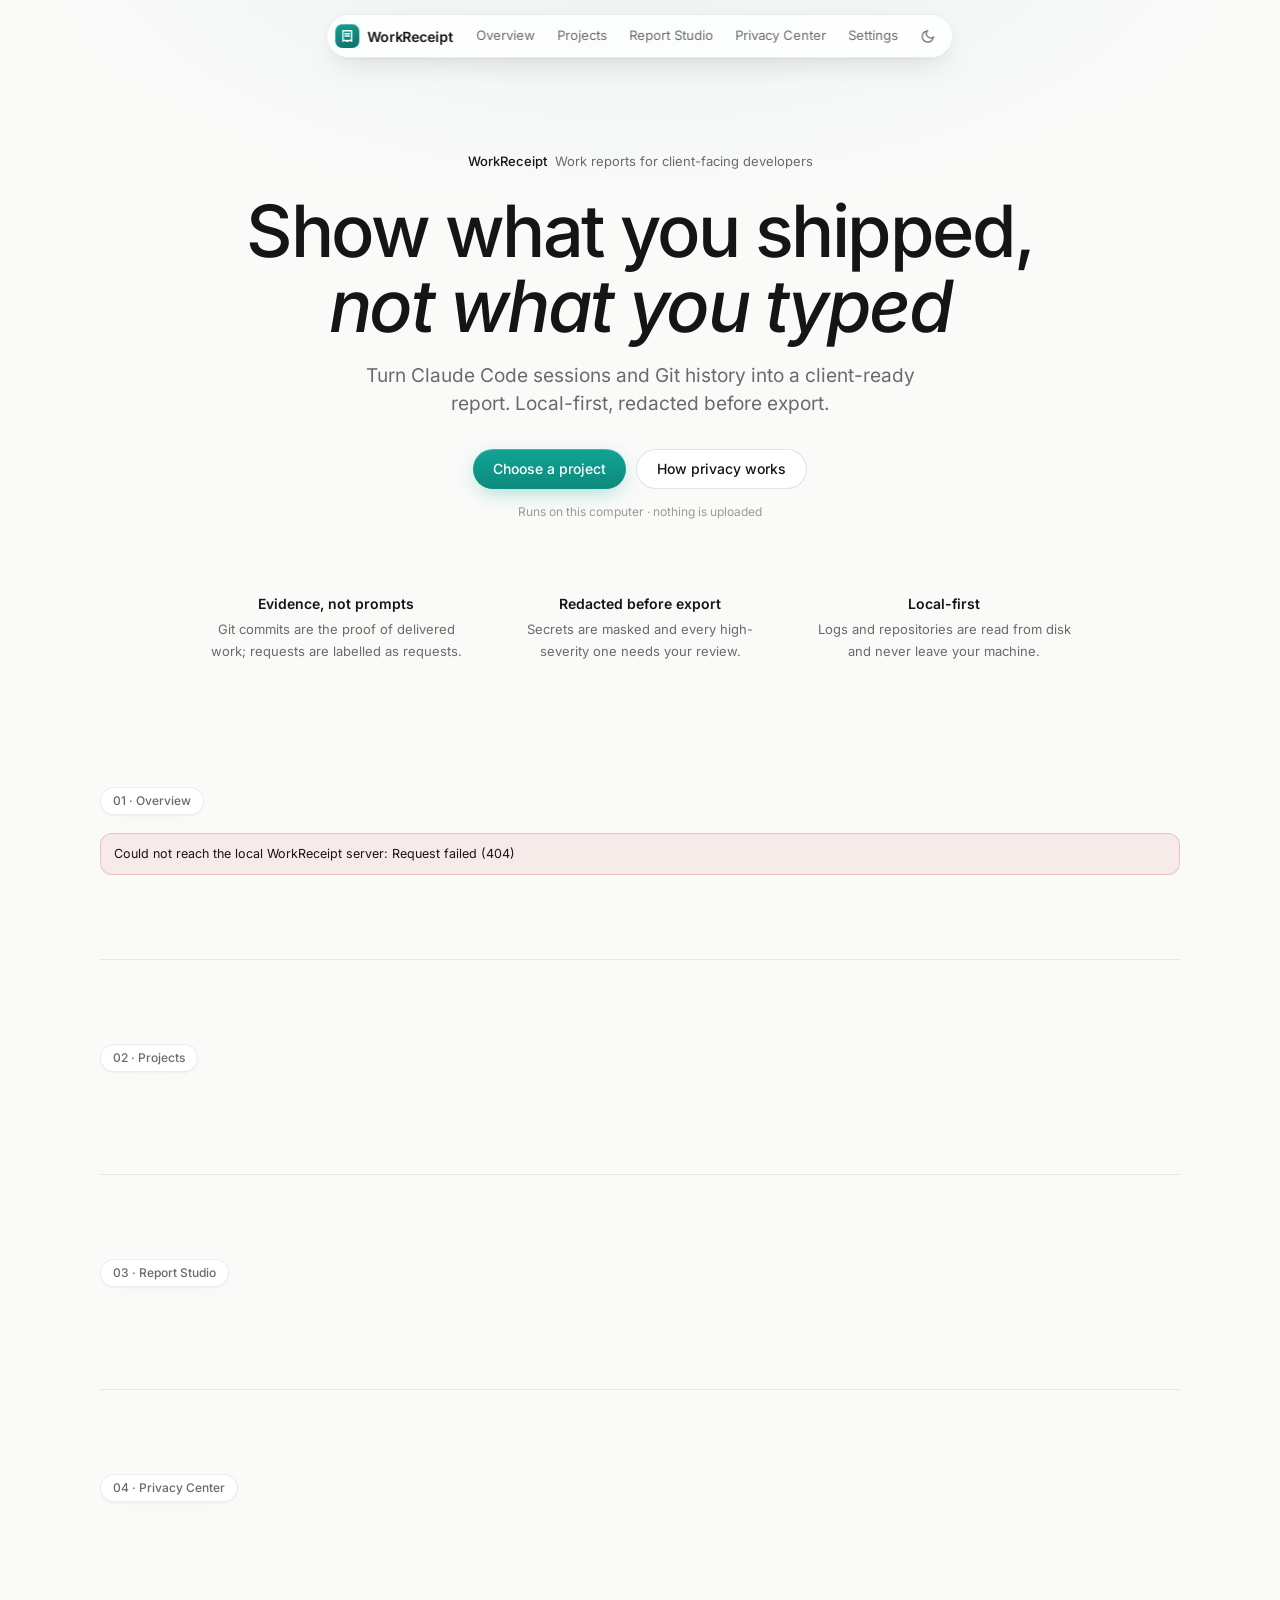
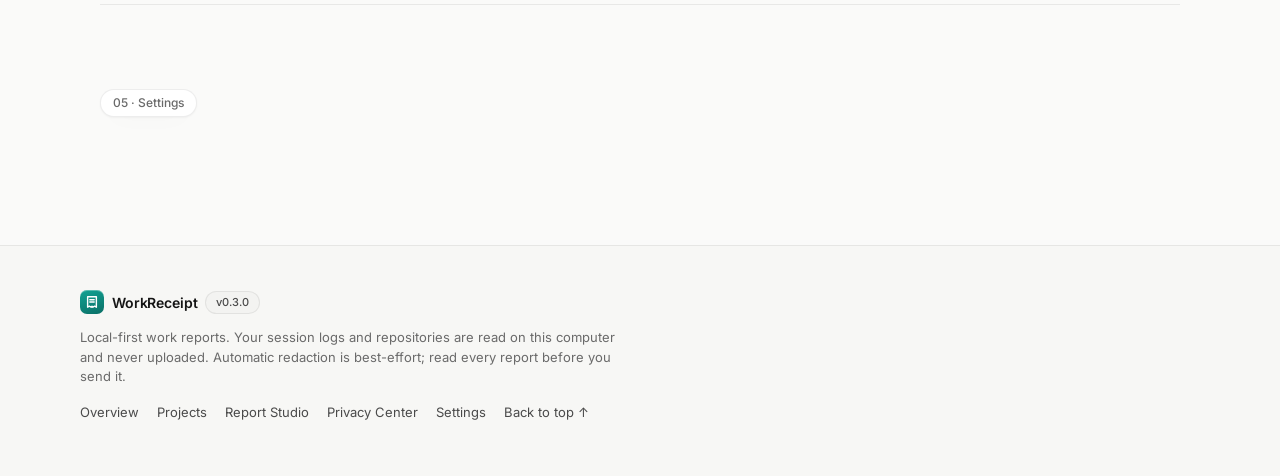
==== ui/index.html @ 9f2d49e6 "WorkReceipt v0.3.1: engine v0.2.4 + local one-page app, tests, docs Co-Authored-By: Claude Sonnet 5." ====
<!doctype html>
<html lang="en">
<head>
<meta charset="utf-8">
<meta name="viewport" content="width=device-width,initial-scale=1">
<meta name="wr-token" content="__TOKEN__">
<title>WorkReceipt — client-ready work reports</title>
<link rel="icon" href="data:image/svg+xml,%3Csvg xmlns='http://www.w3.org/2000/svg' viewBox='0 0 16 16'%3E%3Crect width='16' height='16' rx='4' fill='%230b8a7d'/%3E%3Cpath d='M4 3h8v10l-1.5-1L9 13l-1-1-1 1-1.5-1L4 13z' fill='%23fff'/%3E%3C/svg%3E">
<link rel="stylesheet" href="app.css">
</head>
<body>
<header class="nav" role="navigation" aria-label="Primary">
  <div class="brand"><div class="logo"><svg viewBox="0 0 16 16" fill="none" stroke="#fff" stroke-width="1.6" stroke-linecap="round" stroke-linejoin="round"><path d="M3 2h10v12l-2-1.2L9 14l-1-1.2L7 14l-2-1.2L3 14z"/><path d="M5.5 5.5h5M5.5 8h5"/></svg></div><span>WorkReceipt</span></div>
  <nav class="tabs" id="tabs"></nav>
  <button class="icon-btn" id="theme" aria-label="Toggle theme" title="Toggle theme">
    <svg width="15" height="15" viewBox="0 0 24 24" fill="none" stroke="currentColor" stroke-width="2" stroke-linecap="round"><path d="M21 12.8A9 9 0 1 1 11.2 3a7 7 0 0 0 9.8 9.8z"/></svg>
  </button>
</header>
<main>
  <section class="hero" id="top">
    <div class="eyebrow"><b>WorkReceipt</b> <span>Work reports for client-facing developers</span></div>
    <h1>Show what you shipped,<br><em>not what you typed</em></h1>
    <p>Turn Claude Code sessions and Git history into a client-ready report. Local-first, redacted before export.</p>
    <div class="cta"><button class="btn teal lg" data-go="projects">Choose a project</button><button class="btn lg" data-go="privacy">How privacy works</button></div>
    <div class="fine">Runs on this computer · nothing is uploaded</div>
    <div class="points">
      <div><b>Evidence, not prompts</b><span>Git commits are the proof of delivered work; requests are labelled as requests.</span></div>
      <div><b>Redacted before export</b><span>Secrets are masked and every high-severity one needs your review.</span></div>
      <div><b>Local-first</b><span>Logs and repositories are read from disk and never leave your machine.</span></div>
    </div>
  </section>
  <div class="page">
    <section class="band" id="overview" data-eyebrow="01 · Overview"><div class="body"></div></section>
    <section class="band" id="projects" data-eyebrow="02 · Projects"><div class="body"></div></section>
    <section class="band" id="studio" data-eyebrow="03 · Report Studio"><div class="body"></div></section>
    <section class="band" id="privacy" data-eyebrow="04 · Privacy Center"><div class="body"></div></section>
    <section class="band" id="settings" data-eyebrow="05 · Settings"><div class="body"></div></section>
  </div>
</main>
<footer class="foot-site"><div class="fin">
  <div class="brand"><div class="logo"><svg viewBox="0 0 16 16" fill="none" stroke="#fff" stroke-width="1.6" stroke-linecap="round" stroke-linejoin="round"><path d="M3 2h10v12l-2-1.2L9 14l-1-1.2L7 14l-2-1.2L3 14z"/><path d="M5.5 5.5h5M5.5 8h5"/></svg></div><span style="display:inline">WorkReceipt</span> <span class="chip" id="ver" style="display:inline">v0.3.0</span></div>
  <p>Local-first work reports. Your session logs and repositories are read on this computer and never uploaded. Automatic redaction is best-effort; read every report before you send it.</p>
  <div class="links"><button data-go="overview">Overview</button><button data-go="projects">Projects</button><button data-go="studio">Report Studio</button><button data-go="privacy">Privacy Center</button><button data-go="settings">Settings</button><button data-go="top">Back to top ↑</button></div>
</div></footer>
<button class="totop" id="totop" aria-label="Back to top" data-go="top"><svg width="16" height="16" viewBox="0 0 24 24" fill="none" stroke="currentColor" stroke-width="2" stroke-linecap="round" stroke-linejoin="round"><path d="M12 19V5M6 11l6-6 6 6"/></svg></button>
<div class="toast" id="toast" role="status"></div>
<script src="app.js"></script>
</body>
</html>
---- ui/app.css ----
/* WorkReceipt UI — design tokens measured from the reference site's rendered output (see DESIGN_SPEC.md) */
@font-face{font-family:"Inter Variable";src:url(fonts/inter-latin-wght-normal.woff2) format("woff2");font-weight:100 900;font-style:normal;font-display:swap}
@font-face{font-family:"Inter Variable";src:url(fonts/inter-latin-wght-italic.woff2) format("woff2");font-weight:100 900;font-style:italic;font-display:swap}
:root{
  --bg:#fafaf9;--surface:#fff;--sunken:#f3f3f1;--ink:#151515;--ink-2:#4a4a4a;--muted:#6a6a6a;--faint:#9a9a96;
  --line:rgba(0,0,0,.07);--line-2:rgba(0,0,0,.11);
  --teal:#0b8a7d;--teal-hi:#12a394;--teal-soft:rgba(18,163,148,.10);--orange:#f26a21;--orange-soft:rgba(242,106,33,.12);
  --green:#17915a;--red:#d6453d;--amber:#c98a0a;--blue:#2f6fd6;
  --r-pill:999px;--r-card:16px;--r-ctl:10px;
  --shadow-card:0 1px 2px rgba(0,0,0,.04),0 8px 24px -12px rgba(0,0,0,.08);
  --shadow-float:0 1px 2px rgba(0,0,0,.05),0 10px 30px -8px rgba(0,0,0,.14);
  --shadow-win:0 2px 4px rgba(0,0,0,.04),0 30px 80px -30px rgba(0,0,0,.28);
  --ease:cubic-bezier(.2,.7,.2,1);
  --font:"Inter Variable",-apple-system,"system-ui","SF Pro Display",system-ui,sans-serif;
  --mono:ui-monospace,"SF Mono",Menlo,Consolas,monospace;
}
:root[data-theme=dark]{
  --bg:#0e0f0f;--surface:#171818;--sunken:#1f2020;--ink:#f1f1ef;--ink-2:#c9c9c5;--muted:#9a9a95;--faint:#6d6d69;
  --line:rgba(255,255,255,.08);--line-2:rgba(255,255,255,.14);--teal-soft:rgba(18,163,148,.16);--orange-soft:rgba(242,106,33,.16);
  --shadow-card:0 1px 2px rgba(0,0,0,.4);--shadow-float:0 10px 30px -8px rgba(0,0,0,.6);--shadow-win:0 30px 80px -30px rgba(0,0,0,.8);
}
*{box-sizing:border-box}
html{-webkit-text-size-adjust:100%}
body{margin:0;background:var(--bg);color:var(--ink);font:400 15px/1.5 var(--font);-webkit-font-smoothing:antialiased;min-height:100vh;
  background-image:radial-gradient(900px 420px at 50% -80px,rgba(18,163,148,.07),transparent 70%);background-repeat:no-repeat}
button,input,select,textarea{font:inherit;color:inherit}
button{cursor:pointer}
h1,h2,h3,p{margin:0}
::selection{background:var(--teal-soft)}
:focus-visible{outline:2px solid var(--teal-hi);outline-offset:2px;border-radius:6px}

/* floating nav */
.nav{position:fixed;top:14px;left:50%;transform:translateX(-50%);z-index:50;display:flex;align-items:center;gap:4px;height:44px;padding:6px 10px 6px 8px;
  background:color-mix(in srgb,var(--surface) 82%,transparent);backdrop-filter:saturate(1.6) blur(14px);-webkit-backdrop-filter:saturate(1.6) blur(14px);
  border:1px solid var(--line);border-radius:var(--r-pill);box-shadow:var(--shadow-float);max-width:calc(100vw - 20px)}
.brand{display:flex;align-items:center;gap:8px;font-weight:600;font-size:14px;letter-spacing:-.01em;padding-right:10px;white-space:nowrap}
.logo{width:24px;height:24px;border-radius:7px;background:linear-gradient(160deg,#12a394,#0b6f66);display:grid;place-items:center;box-shadow:inset 0 1px 0 rgba(255,255,255,.3)}
.logo svg{width:14px;height:14px}
.tabs{display:flex;gap:2px;overflow-x:auto;scrollbar-width:none}
.tabs::-webkit-scrollbar{display:none}
.tab{position:relative;border:0;background:none;color:var(--muted);font-size:13px;padding:6px 10px;border-radius:var(--r-pill);transition:color .2s;white-space:nowrap}
.tab:hover{color:var(--ink)}
.tab[aria-current]{color:var(--ink);font-weight:500}
.tab[aria-current]::after{content:"";position:absolute;left:50%;bottom:0;width:3px;height:3px;border-radius:50%;background:var(--ink);transform:translateX(-50%)}
.tab .dot{display:inline-block;min-width:16px;height:16px;line-height:16px;border-radius:8px;background:var(--red);color:#fff;font-size:10px;font-weight:600;margin-left:5px;text-align:center;padding:0 4px}
.icon-btn{width:30px;height:30px;border-radius:50%;border:0;background:none;color:var(--muted);display:grid;place-items:center;transition:color .2s,background .2s}
.icon-btn:hover{color:var(--ink);background:var(--sunken)}

/* page: one continuous scroll */
html{scroll-behavior:smooth;scroll-padding-top:84px}
@media (prefers-reduced-motion:reduce){html{scroll-behavior:auto}}
body{overflow-x:hidden}
.hero{text-align:center;padding:150px 20px 40px;max-width:1120px;margin:0 auto}
.eyebrow{display:inline-flex;align-items:center;gap:8px;font-size:13px;color:var(--muted)}
.eyebrow b{color:var(--ink);font-weight:500}
.hero h1{font-size:clamp(40px,7vw,72px);line-height:1.05;font-weight:500;letter-spacing:-.035em;margin:20px 0 18px}
.hero h1 em{font-style:italic}
.hero>p{color:var(--muted);font-size:clamp(16px,2vw,19px);max-width:580px;margin:0 auto}
.cta{display:flex;gap:10px;justify-content:center;margin-top:30px;flex-wrap:wrap}
.fine{font-size:12px;color:var(--faint);margin-top:14px}
.points{display:grid;grid-template-columns:repeat(3,minmax(0,1fr));gap:12px;margin:72px auto 0;max-width:900px;text-align:center}
.points div{padding:0 14px}.points b{display:block;font-size:14px;font-weight:600;margin-bottom:4px}.points span{font-size:13px;color:var(--muted);line-height:1.5}
.page{max-width:1120px;margin:0 auto;padding:0 20px}
.band{padding:84px 0 0;position:relative}
.band::before{content:attr(data-eyebrow);display:inline-flex;align-items:center;gap:8px;font-size:12px;font-weight:500;color:var(--muted);background:var(--surface);border:1px solid var(--line);border-radius:var(--r-pill);padding:4px 12px;margin-bottom:18px;box-shadow:var(--shadow-card)}
.band+.band{border-top:1px solid var(--line);margin-top:84px}
.reveal .band{opacity:0;transform:translateY(16px);transition:opacity .6s var(--ease),transform .6s var(--ease)}
.reveal .band.in{opacity:1;transform:none}
.ph{display:flex;align-items:flex-end;gap:14px;margin-bottom:26px;flex-wrap:wrap}
.ph h2{font-size:clamp(30px,4.4vw,44px);font-weight:500;letter-spacing:-.035em;line-height:1.08;display:flex;align-items:center;gap:12px;flex-wrap:wrap}
.chip{font-size:11px;font-weight:500;color:var(--ink-2);background:var(--sunken);border:1px solid var(--line);border-radius:var(--r-pill);padding:2px 10px;letter-spacing:0}
.ph h2 .chip{font-size:12px;letter-spacing:0;vertical-align:middle}
.ph p{font-size:15px;color:var(--muted);margin-top:8px;max-width:620px}
.ph .act{margin-left:auto;display:flex;gap:8px;align-items:center;flex-wrap:wrap}
.foot-site{margin-top:110px;border-top:1px solid var(--line);background:color-mix(in srgb,var(--sunken) 50%,var(--bg));padding:44px 20px 52px}
.fin{max-width:1120px;margin:0 auto;display:grid;gap:14px}
.fin p{font-size:13px;color:var(--muted);max-width:560px}
.fin .brand span{display:inline}
.links{display:flex;gap:6px 18px;flex-wrap:wrap}.links button{border:0;background:none;font-size:13px;color:var(--ink-2);padding:2px 0}.links button:hover{color:var(--teal)}
.totop{position:fixed;right:20px;bottom:22px;width:40px;height:40px;border-radius:50%;border:1px solid var(--line-2);background:color-mix(in srgb,var(--surface) 88%,transparent);backdrop-filter:blur(10px);color:var(--ink);display:grid;place-items:center;box-shadow:var(--shadow-float);opacity:0;pointer-events:none;transform:translateY(8px);transition:opacity .25s,transform .25s;z-index:40}
.totop.on{opacity:1;pointer-events:auto;transform:none}.totop:hover{border-color:var(--ink-2)}
.toast{bottom:76px}

/* controls */
.btn{display:inline-flex;align-items:center;justify-content:center;gap:7px;height:34px;padding:0 15px;border-radius:var(--r-pill);border:1px solid var(--line-2);background:var(--surface);font-size:13px;font-weight:500;transition:background .2s,transform .2s,box-shadow .2s,border-color .2s;white-space:nowrap}
.btn:hover{border-color:var(--ink-2);transform:translateY(-1px)}
.btn:active{transform:none}
.btn.dark{background:var(--ink);color:var(--bg);border-color:var(--ink)}
.btn.dark:hover{box-shadow:0 8px 20px -8px rgba(0,0,0,.45)}
.btn.teal{color:#fff;border:0;background:linear-gradient(#12a394,#0b8a7d);box-shadow:inset 0 1px 0 rgba(255,255,255,.22),0 6px 22px -6px rgba(18,163,148,.45)}
.btn.teal:hover{box-shadow:inset 0 1px 0 rgba(255,255,255,.22),0 10px 26px -6px rgba(18,163,148,.55)}
.btn.lg{height:40px;padding:0 20px;font-size:14px}
.btn.sm{height:28px;padding:0 11px;font-size:12px}
.btn[disabled]{opacity:.45;pointer-events:none}
.btn svg{width:14px;height:14px}
.seg{display:inline-flex;background:var(--sunken);border:1px solid var(--line);border-radius:var(--r-pill);padding:2px}
.seg button{border:0;background:none;font-size:11.5px;padding:4px 11px;border-radius:var(--r-pill);color:var(--muted);transition:all .2s}
.seg button.on{background:var(--surface);color:var(--ink);box-shadow:0 1px 2px rgba(0,0,0,.1);font-weight:500}
.field{display:flex;flex-direction:column;gap:5px;font-size:11.5px;color:var(--muted);min-width:0}
.field input,.field select{height:34px;border:1px solid var(--line-2);border-radius:var(--r-ctl);background:var(--surface);padding:0 11px;font-size:13px;color:var(--ink);transition:border-color .2s,box-shadow .2s;min-width:0;width:100%}
.field input:focus,.field select:focus{outline:0;border-color:var(--teal-hi);box-shadow:0 0 0 3px var(--teal-soft)}
.field small{font-size:11px;color:var(--faint)}
.grid{display:grid;gap:12px}
.g4{grid-template-columns:repeat(4,minmax(0,1fr))}
.g2{grid-template-columns:minmax(0,1.7fr) minmax(0,1fr);align-items:start}
.g3f{grid-template-columns:repeat(3,minmax(0,1fr))}
.gform{grid-template-columns:repeat(auto-fit,minmax(170px,1fr))}

/* cards */
.card{background:var(--surface);border:1px solid var(--line);border-radius:14px;padding:12px 14px;box-shadow:var(--shadow-card);min-width:0}
.card h3{font-size:12px;font-weight:600;letter-spacing:0;display:flex;align-items:center;gap:8px;margin-bottom:10px}
.card h3 .chip{margin-left:auto;font-weight:400}
.stat .k{font-size:11.5px;color:var(--ink-2);display:flex;justify-content:space-between;align-items:center}
.stat .k svg{width:13px;height:13px;color:var(--faint)}
.stat .v{font-size:20px;font-weight:600;letter-spacing:-.03em;margin:4px 0 1px;font-variant-numeric:tabular-nums}
.stat .d{font-size:11px;color:var(--muted)}
.stat .spark{height:22px;width:100%;margin-top:4px}
.stat .prog{margin:6px 0 4px}
.up{color:var(--green)}.down{color:var(--red)}
.bars{display:flex;align-items:flex-end;gap:10px;height:170px;padding-top:8px;border-bottom:1px solid var(--line);position:relative}
.bars .col{flex:1;display:flex;flex-direction:column;align-items:center;justify-content:flex-end;height:100%;gap:4px;min-width:0}
.bars .bar{width:100%;max-width:38px;border-radius:6px 6px 3px 3px;background:linear-gradient(#f6f2ec,#ece6dc);border:1px solid var(--line);transition:height .6s var(--ease),transform .2s;min-height:3px}
.bars .col:hover .bar{transform:translateY(-2px)}
.bars .col.hot .bar{background:linear-gradient(#ff8a4a,#f26a21);border-color:transparent;box-shadow:0 6px 16px -6px rgba(242,106,33,.55)}
.bars .col .val{font-size:10px;color:var(--muted);font-variant-numeric:tabular-nums}
.xl{display:flex;gap:10px;font-size:10px;color:var(--faint);margin-top:6px}
.xl span{flex:1;text-align:center;white-space:nowrap;overflow:hidden}
.list{display:flex;flex-direction:column}
.row{display:flex;align-items:center;gap:10px;padding:9px 0;border-top:1px solid var(--line);font-size:12.5px;min-width:0}
.row:first-child{border-top:0}
.row .grow{flex:1;min-width:0}
.row .t{font-weight:500;overflow:hidden;text-overflow:ellipsis;white-space:nowrap}
.row .s{font-size:11px;color:var(--muted);overflow:hidden;text-overflow:ellipsis;white-space:nowrap}
.row.click{cursor:pointer;border-radius:8px}
.row.click:hover{background:var(--sunken)}
.linkbtn{border:0;background:var(--sunken);border-radius:9px;padding:9px 12px;font-size:12px;color:var(--ink-2);display:flex;justify-content:space-between;width:100%;margin-top:10px;transition:background .2s}
.linkbtn:hover{background:var(--line)}
.tbl{width:100%;border-collapse:collapse;font-size:12.5px}
.tbl th{font-size:10.5px;font-weight:500;color:var(--faint);text-align:left;padding:6px 8px;border-bottom:1px solid var(--line);letter-spacing:.02em}
.tbl td{padding:9px 8px;border-bottom:1px solid var(--line);vertical-align:middle}
.tbl tr:last-child td{border-bottom:0}
.tbl tr.click{cursor:pointer}.tbl tr.click:hover td{background:var(--sunken)}
.tbl .mono,.mono{font-family:var(--mono);font-size:11.5px}
.badge{display:inline-flex;align-items:center;gap:5px;font-size:10.5px;font-weight:500;padding:2px 8px;border-radius:var(--r-pill);background:var(--sunken);color:var(--ink-2);border:1px solid var(--line);white-space:nowrap}
.badge.high{background:rgba(214,69,61,.1);color:var(--red);border-color:rgba(214,69,61,.2)}
.badge.medium{background:rgba(201,138,10,.12);color:var(--amber);border-color:rgba(201,138,10,.25)}
.badge.low{background:var(--sunken);color:var(--muted)}
.badge.ok{background:rgba(23,145,90,.1);color:var(--green);border-color:rgba(23,145,90,.22)}
.badge.bad{background:rgba(214,69,61,.1);color:var(--red);border-color:rgba(214,69,61,.2)}
.badge.teal{background:var(--teal-soft);color:var(--teal);border-color:rgba(18,163,148,.25)}
.sev{width:8px;height:8px;border-radius:50%;display:inline-block}
.sev.high{background:var(--red)}.sev.medium{background:var(--amber)}.sev.low{background:var(--faint)}
.empty{text-align:center;padding:34px 16px;color:var(--muted);font-size:13px}
.empty b{display:block;color:var(--ink);font-size:14px;margin-bottom:4px;font-weight:600}
.empty .btn{margin-top:14px}
.note{font-size:12px;color:var(--muted);line-height:1.5}
.callout{display:flex;gap:10px;align-items:flex-start;padding:11px 13px;border-radius:12px;background:var(--orange-soft);border:1px solid rgba(242,106,33,.25);font-size:12.5px;margin-bottom:12px}
.callout.ok{background:rgba(23,145,90,.08);border-color:rgba(23,145,90,.22)}
.callout.err{background:rgba(214,69,61,.08);border-color:rgba(214,69,61,.25)}
.callout b{font-weight:600}
.skel{background:linear-gradient(90deg,var(--sunken),var(--line),var(--sunken));background-size:200% 100%;animation:sh 1.2s linear infinite;border-radius:8px;height:14px;margin:10px 0}
@keyframes sh{to{background-position:-200% 0}}
.reqs{counter-reset:r}
.req{display:flex;gap:8px;align-items:flex-start;padding:7px 0;border-top:1px solid var(--line)}
.req:first-child{border-top:0}
.req .no{font-size:10.5px;color:var(--faint);width:22px;padding-top:6px;flex:none;font-variant-numeric:tabular-nums}
.req .tx{flex:1;min-width:0;border:1px solid transparent;border-radius:8px;padding:4px 8px;font-size:12.5px;line-height:1.45;outline:0;transition:border-color .2s,background .2s;word-break:break-word}
.req .tx:hover{background:var(--sunken)}
.req .tx:focus{background:var(--surface);border-color:var(--teal-hi);box-shadow:0 0 0 3px var(--teal-soft)}
.req .dt{font-size:10.5px;color:var(--faint);padding-top:6px;flex:none}
.req.edited .tx{border-color:rgba(18,163,148,.35)}
.chk{width:16px;height:16px;accent-color:var(--teal)}
.tag{display:inline-flex;align-items:center;gap:6px;background:var(--sunken);border:1px solid var(--line);border-radius:var(--r-pill);padding:3px 4px 3px 11px;font-size:12px}
.tag button{border:0;background:none;width:18px;height:18px;border-radius:50%;color:var(--muted);line-height:1}
.tag button:hover{background:var(--line);color:var(--ink)}
.tags{display:flex;gap:6px;flex-wrap:wrap;margin-top:8px}
.prog{height:6px;border-radius:3px;background:var(--sunken);overflow:hidden;margin:8px 0}
.prog i{display:block;height:100%;background:linear-gradient(90deg,var(--teal-hi),var(--teal));border-radius:3px;transition:width .5s var(--ease)}
.frame{width:100%;height:520px;border:1px solid var(--line-2);border-radius:12px;background:#fff}
.pill-row{display:flex;gap:6px;flex-wrap:wrap}
.pill{border:1px solid var(--line);background:var(--sunken);border-radius:var(--r-pill);padding:4px 12px;font-size:12px;color:var(--ink-2);transition:all .2s}
.pill:hover{border-color:var(--line-2);color:var(--ink)}
.toast{position:fixed;bottom:22px;left:50%;transform:translate(-50%,20px);opacity:0;background:var(--ink);color:var(--bg);padding:10px 16px;border-radius:var(--r-pill);font-size:13px;box-shadow:var(--shadow-float);transition:all .3s var(--ease);z-index:90;pointer-events:none;max-width:90vw}
.toast.on{opacity:1;transform:translate(-50%,0)}
.sec{margin-top:12px}
.view{animation:in .35s var(--ease)}
@keyframes in{from{opacity:0;transform:translateY(6px)}to{opacity:1;transform:none}}
.mobile-projects{display:none}
@media (max-width:980px){.g4{grid-template-columns:repeat(2,minmax(0,1fr))}.g2,.g3f{grid-template-columns:1fr}.points{grid-template-columns:1fr;gap:22px;margin-top:48px}.hero{padding-top:120px}}
@media (max-width:560px){.page{padding:0 14px}.band{padding-top:60px}.band+.band{margin-top:60px}.brand span{display:none}.hero{padding:104px 16px 24px}.g4{grid-template-columns:1fr 1fr}.ph .act{margin-left:0;width:100%}.tbl .hide-m{display:none}.totop{right:14px}}
@media (prefers-reduced-motion:reduce){*{animation:none!important;transition:none!important}}
@media print{.nav,.toast,.totop{display:none}}
:root[data-theme=dark] .bars .bar{background:linear-gradient(#34363a,#2a2c2f)}
:root[data-theme=dark] .frame{background:#fff}
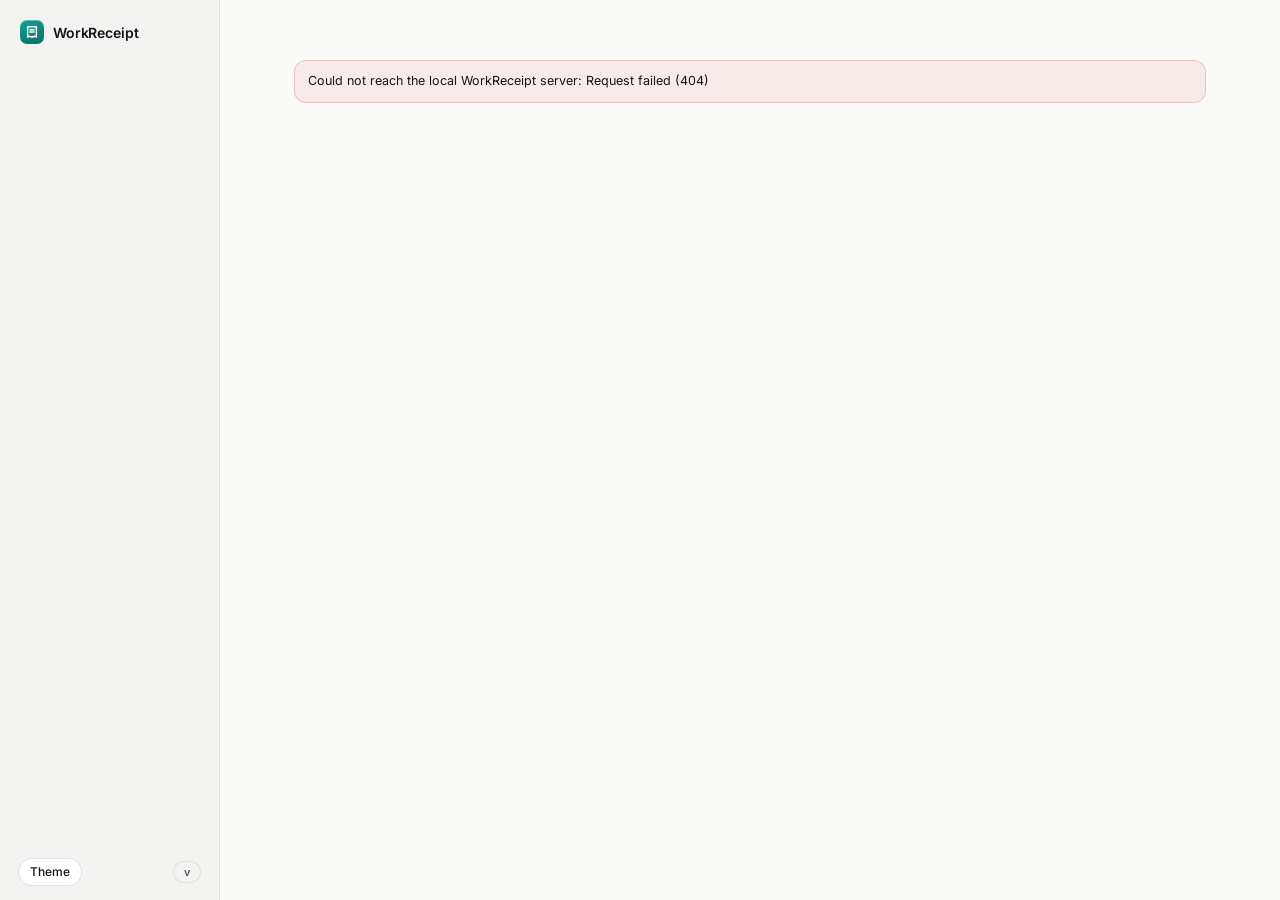
==== commit a3a1777b: "M2/M3: sidebar desktop UI, onboarding, native-picker wiring, reports library, demo mode, e2e tests C" ====
--- a/ui/index.html
+++ b/ui/index.html
@@ -4,46 +4,23 @@
 <meta charset="utf-8">
 <meta name="viewport" content="width=device-width,initial-scale=1">
 <meta name="wr-token" content="__TOKEN__">
-<title>WorkReceipt — client-ready work reports</title>
+<title>WorkReceipt</title>
 <link rel="icon" href="data:image/svg+xml,%3Csvg xmlns='http://www.w3.org/2000/svg' viewBox='0 0 16 16'%3E%3Crect width='16' height='16' rx='4' fill='%230b8a7d'/%3E%3Cpath d='M4 3h8v10l-1.5-1L9 13l-1-1-1 1-1.5-1L4 13z' fill='%23fff'/%3E%3C/svg%3E">
 <link rel="stylesheet" href="app.css">
 </head>
 <body>
-<header class="nav" role="navigation" aria-label="Primary">
-  <div class="brand"><div class="logo"><svg viewBox="0 0 16 16" fill="none" stroke="#fff" stroke-width="1.6" stroke-linecap="round" stroke-linejoin="round"><path d="M3 2h10v12l-2-1.2L9 14l-1-1.2L7 14l-2-1.2L3 14z"/><path d="M5.5 5.5h5M5.5 8h5"/></svg></div><span>WorkReceipt</span></div>
-  <nav class="tabs" id="tabs"></nav>
-  <button class="icon-btn" id="theme" aria-label="Toggle theme" title="Toggle theme">
-    <svg width="15" height="15" viewBox="0 0 24 24" fill="none" stroke="currentColor" stroke-width="2" stroke-linecap="round"><path d="M21 12.8A9 9 0 1 1 11.2 3a7 7 0 0 0 9.8 9.8z"/></svg>
-  </button>
-</header>
-<main>
-  <section class="hero" id="top">
-    <div class="eyebrow"><b>WorkReceipt</b> <span>Work reports for client-facing developers</span></div>
-    <h1>Show what you shipped,<br><em>not what you typed</em></h1>
-    <p>Turn Claude Code sessions and Git history into a client-ready report. Local-first, redacted before export.</p>
-    <div class="cta"><button class="btn teal lg" data-go="projects">Choose a project</button><button class="btn lg" data-go="privacy">How privacy works</button></div>
-    <div class="fine">Runs on this computer · nothing is uploaded</div>
-    <div class="points">
-      <div><b>Evidence, not prompts</b><span>Git commits are the proof of delivered work; requests are labelled as requests.</span></div>
-      <div><b>Redacted before export</b><span>Secrets are masked and every high-severity one needs your review.</span></div>
-      <div><b>Local-first</b><span>Logs and repositories are read from disk and never leave your machine.</span></div>
-    </div>
-  </section>
-  <div class="page">
-    <section class="band" id="overview" data-eyebrow="01 · Overview"><div class="body"></div></section>
-    <section class="band" id="projects" data-eyebrow="02 · Projects"><div class="body"></div></section>
-    <section class="band" id="studio" data-eyebrow="03 · Report Studio"><div class="body"></div></section>
-    <section class="band" id="privacy" data-eyebrow="04 · Privacy Center"><div class="body"></div></section>
-    <section class="band" id="settings" data-eyebrow="05 · Settings"><div class="body"></div></section>
-  </div>
-</main>
-<footer class="foot-site"><div class="fin">
-  <div class="brand"><div class="logo"><svg viewBox="0 0 16 16" fill="none" stroke="#fff" stroke-width="1.6" stroke-linecap="round" stroke-linejoin="round"><path d="M3 2h10v12l-2-1.2L9 14l-1-1.2L7 14l-2-1.2L3 14z"/><path d="M5.5 5.5h5M5.5 8h5"/></svg></div><span style="display:inline">WorkReceipt</span> <span class="chip" id="ver" style="display:inline">v0.3.0</span></div>
-  <p>Local-first work reports. Your session logs and repositories are read on this computer and never uploaded. Automatic redaction is best-effort; read every report before you send it.</p>
-  <div class="links"><button data-go="overview">Overview</button><button data-go="projects">Projects</button><button data-go="studio">Report Studio</button><button data-go="privacy">Privacy Center</button><button data-go="settings">Settings</button><button data-go="top">Back to top ↑</button></div>
-</div></footer>
-<button class="totop" id="totop" aria-label="Back to top" data-go="top"><svg width="16" height="16" viewBox="0 0 24 24" fill="none" stroke="currentColor" stroke-width="2" stroke-linecap="round" stroke-linejoin="round"><path d="M12 19V5M6 11l6-6 6 6"/></svg></button>
+<div class="shell" id="shell">
+  <aside class="side" aria-label="Sidebar">
+    <div class="brand"><div class="logo"><svg viewBox="0 0 16 16" fill="none" stroke="#fff" stroke-width="1.6" stroke-linecap="round" stroke-linejoin="round"><path d="M3 2h10v12l-2-1.2L9 14l-1-1.2L7 14l-2-1.2L3 14z"/><path d="M5.5 5.5h5M5.5 8h5"/></svg></div><span>WorkReceipt</span></div>
+    <nav class="tabs" id="tabs" aria-label="Primary"></nav>
+    <div class="side-foot"><button class="btn sm" id="theme" aria-label="Toggle light and dark theme" title="Toggle theme">Theme</button><span class="chip" id="ver">v</span></div>
+  </aside>
+  <main id="screen" tabindex="-1" aria-live="polite"><div class="skel" style="width:50%;margin:40px"></div></main>
+</div>
 <div class="toast" id="toast" role="status"></div>
+<div id="dlgroot"></div>
+<div id="obroot"></div>
+<div class="dropveil" id="dropveil" hidden>Drop a project folder to add it</div>
 <script src="app.js"></script>
 </body>
 </html>
--- a/ui/app.css
+++ b/ui/app.css
@@ -192,3 +192,42 @@
 @media print{.nav,.toast,.totop{display:none}}
 :root[data-theme=dark] .bars .bar{background:linear-gradient(#34363a,#2a2c2f)}
 :root[data-theme=dark] .frame{background:#fff}
+
+.grp{border-bottom:1px solid var(--line);padding:8px 0}.gh{all:unset;box-sizing:border-box;width:100%;cursor:pointer;display:flex;gap:8px;align-items:center;flex-wrap:wrap;font-size:13px;padding:4px 0}.gh.plain{cursor:default}
+.gh:focus-visible{outline:2px solid var(--teal,#0a8f87);outline-offset:2px;border-radius:6px}.gh .chev{display:inline-flex;transition:transform .15s}.grp.open .chev{transform:rotate(90deg)}
+.gcta{margin-left:auto;font-size:12px;color:var(--teal,#0a8f87);font-weight:500}.gp[hidden]{display:none}
+.gctx{margin:6px 0;color:var(--muted);overflow-wrap:anywhere}.det{margin:8px 0 8px 12px;padding:10px;border:1px solid var(--line);border-radius:10px;background:var(--surface)}
+.det .dh{display:flex;gap:10px;flex-wrap:wrap;align-items:baseline}.ctx{margin:8px 0;padding:8px;border-radius:8px;background:var(--sunken);overflow-x:auto}
+.cl{white-space:pre-wrap;overflow-wrap:anywhere;color:var(--muted)}.cl.hit{color:var(--text)}.cl mark{background:rgba(220,80,60,.22);color:inherit;border-radius:3px;padding:0 2px}
+.dact{display:flex;gap:8px;align-items:center;margin-top:8px;flex-wrap:wrap}
+.ovl{position:fixed;inset:0;background:rgba(0,0,0,.45);display:flex;align-items:center;justify-content:center;z-index:100;padding:16px}
+.dlgbox{background:var(--surface);color:var(--text);border-radius:14px;max-width:560px;width:100%;padding:20px;box-shadow:0 20px 60px rgba(0,0,0,.35)}
+.dlgbox .opt{display:flex;gap:8px;align-items:flex-start;margin:10px 0;font-size:13px}.revealed{background:var(--sunken);padding:10px;border-radius:8px;white-space:pre-wrap;overflow-wrap:anywhere;font-family:var(--mono);font-size:12px;max-height:240px;overflow:auto}
+.det.cleared{opacity:.78;border-style:dashed}.why{margin:6px 0}.ev{margin:4px 0 0 18px;padding:0;font-size:12px;color:var(--muted)}
+
+/* ---- desktop layout (M3): persistent sidebar + one screen at a time ---- */
+html,body{height:100%}
+body{overflow:hidden;background-image:none;-webkit-user-select:none;user-select:none}
+input,textarea,[contenteditable],pre,.mono,.ctx{-webkit-user-select:text;user-select:text}
+.shell{display:grid;grid-template-columns:220px minmax(0,1fr);height:100vh}
+.side{display:flex;flex-direction:column;gap:14px;padding:18px 12px 14px;background:var(--sunken);border-right:1px solid var(--line);overflow-y:auto}
+.side .brand{display:flex;align-items:center;gap:9px;padding:2px 8px 6px;font-weight:600;letter-spacing:-.01em}
+.side .brand span{display:inline}
+.side .tabs{display:flex;flex-direction:column;gap:2px;overflow:visible}
+.side .tab{display:flex;align-items:center;gap:10px;width:100%;text-align:left;padding:8px 10px;border-radius:8px;font-size:13.5px;color:var(--ink-2)}
+.side .tab:hover{background:var(--line)}
+.side .tab[aria-current]{background:var(--surface);color:var(--ink);font-weight:500;box-shadow:var(--shadow-card)}
+.side .tab[aria-current]::after{display:none}
+.side .tab svg{flex:none;color:var(--muted)}
+.side .tab[aria-current] svg{color:var(--teal)}
+.side .tab .dot{margin-left:auto}
+.side-foot{margin-top:auto;display:flex;align-items:center;justify-content:space-between;padding:0 6px}
+#screen{overflow-y:auto;padding:30px clamp(18px,3.4vw,44px) 60px;outline:0;min-width:0}
+#screen>div{max-width:1100px;margin:0 auto}
+.inrow{display:flex;gap:6px}.inrow input{flex:1;min-width:0}
+.dropveil{position:fixed;inset:0;z-index:150;display:flex;align-items:center;justify-content:center;background:color-mix(in srgb,var(--teal) 18%,transparent);border:3px dashed var(--teal);font-size:20px;font-weight:500;pointer-events:none}
+.dropveil[hidden]{display:none}
+.steps{display:flex;gap:6px;margin-bottom:14px}.steps i{height:4px;flex:1;border-radius:2px;background:var(--line-2)}.steps i.on{background:var(--teal)}
+.linkbtn{background:none;border:0;color:var(--teal);font-weight:500;padding:0;text-decoration:underline}
+.btn:disabled{opacity:.5;cursor:not-allowed}
+@media (max-width:760px){.shell{grid-template-columns:64px minmax(0,1fr)}.side .tab span,.side .brand span,.side-foot .chip{display:none}.side .tab{justify-content:center;padding:10px}.side .tab .dot{position:absolute;margin:0;transform:translate(10px,-10px)}.side .tab{position:relative}}
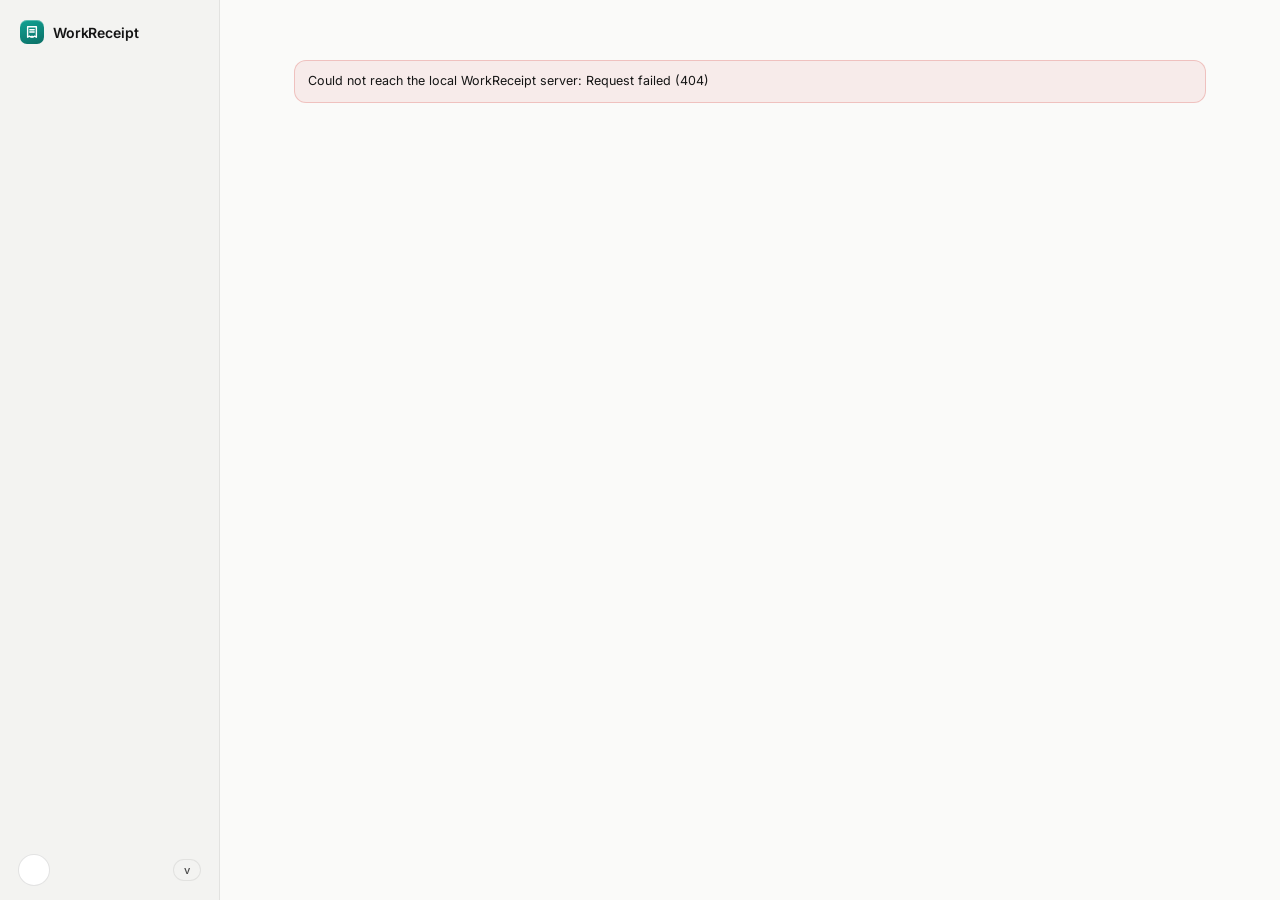
==== commit fa89826d: "macOS validation fixes: robust WebKit PDF pipeline with diagnostics, safe Open/Reveal by name, revie" ====
--- a/ui/index.html
+++ b/ui/index.html
@@ -13,7 +13,7 @@
   <aside class="side" aria-label="Sidebar">
     <div class="brand"><div class="logo"><svg viewBox="0 0 16 16" fill="none" stroke="#fff" stroke-width="1.6" stroke-linecap="round" stroke-linejoin="round"><path d="M3 2h10v12l-2-1.2L9 14l-1-1.2L7 14l-2-1.2L3 14z"/><path d="M5.5 5.5h5M5.5 8h5"/></svg></div><span>WorkReceipt</span></div>
     <nav class="tabs" id="tabs" aria-label="Primary"></nav>
-    <div class="side-foot"><button class="btn sm" id="theme" aria-label="Toggle light and dark theme" title="Toggle theme">Theme</button><span class="chip" id="ver">v</span></div>
+    <div class="side-foot"><button class="iconbtn" id="theme" type="button" aria-label="Switch to dark theme" title="Switch to dark theme"></button><span class="chip" id="ver">v</span></div>
   </aside>
   <main id="screen" tabindex="-1" aria-live="polite"><div class="skel" style="width:50%;margin:40px"></div></main>
 </div>
--- a/ui/app.css
+++ b/ui/app.css
@@ -231,3 +231,23 @@
 .linkbtn{background:none;border:0;color:var(--teal);font-weight:500;padding:0;text-decoration:underline}
 .btn:disabled{opacity:.5;cursor:not-allowed}
 @media (max-width:760px){.shell{grid-template-columns:64px minmax(0,1fr)}.side .tab span,.side .brand span,.side-foot .chip{display:none}.side .tab{justify-content:center;padding:10px}.side .tab .dot{position:absolute;margin:0;transform:translate(10px,-10px)}.side .tab{position:relative}}
+
+/* ---- macOS validation polish ---- */
+.btn[disabled]{pointer-events:auto;cursor:not-allowed}.btn[disabled]:hover{transform:none;border-color:var(--line-2);box-shadow:none}
+.iconbtn{display:inline-flex;align-items:center;justify-content:center;width:32px;height:32px;border-radius:50%;border:1px solid var(--line-2);background:var(--surface);color:var(--ink-2);padding:0}
+.iconbtn:hover{color:var(--ink);border-color:var(--ink-2);background:var(--sunken)}
+.pill{cursor:pointer}.pill:hover{background:var(--surface);border-color:var(--teal);color:var(--ink)}
+.pill.on,.pill[aria-pressed=true]{background:var(--teal);border-color:var(--teal);color:#fff;font-weight:500}.pill.on:hover{background:var(--teal-hi);color:#fff}
+.pill:focus-visible,.btn:focus-visible,.iconbtn:focus-visible,.ropt:focus-within{outline:2px solid var(--teal-hi);outline-offset:2px}
+.rgroup{border:1px solid var(--line-2);border-radius:12px;margin:12px 0 0;padding:6px 12px 10px}
+.rgroup legend{font-size:12px;font-weight:600;color:var(--muted);padding:0 6px}
+.ropt{display:flex;gap:10px;align-items:flex-start;padding:8px 6px;border-radius:8px;font-size:13px;cursor:pointer}.ropt:hover{background:var(--sunken)}
+.ropt input{margin-top:3px;accent-color:var(--teal);width:16px;height:16px;flex:none}
+.ack{margin-top:12px;padding:10px 12px;border-radius:12px;border:1px solid var(--amber);background:color-mix(in srgb,var(--amber) 9%,var(--surface))}
+.ack-h{font-size:12px;font-weight:700;letter-spacing:.01em;color:var(--amber);margin-bottom:2px}
+.why-off{margin:10px 2px 0;font-size:12.5px;color:var(--muted)}.why-off[hidden]{display:none}
+.dact.split{justify-content:space-between;margin-top:14px}
+.btn.cancel{background:transparent;border-style:dashed;color:var(--ink-2)}
+.g2s{grid-template-columns:repeat(2,minmax(0,1fr))}@media (max-width:900px){.g2s{grid-template-columns:1fr}}
+input.path{font:12.5px/1.4 var(--mono);text-overflow:ellipsis;min-width:0;width:100%}
+.path-txt{overflow-wrap:anywhere;word-break:break-all}
